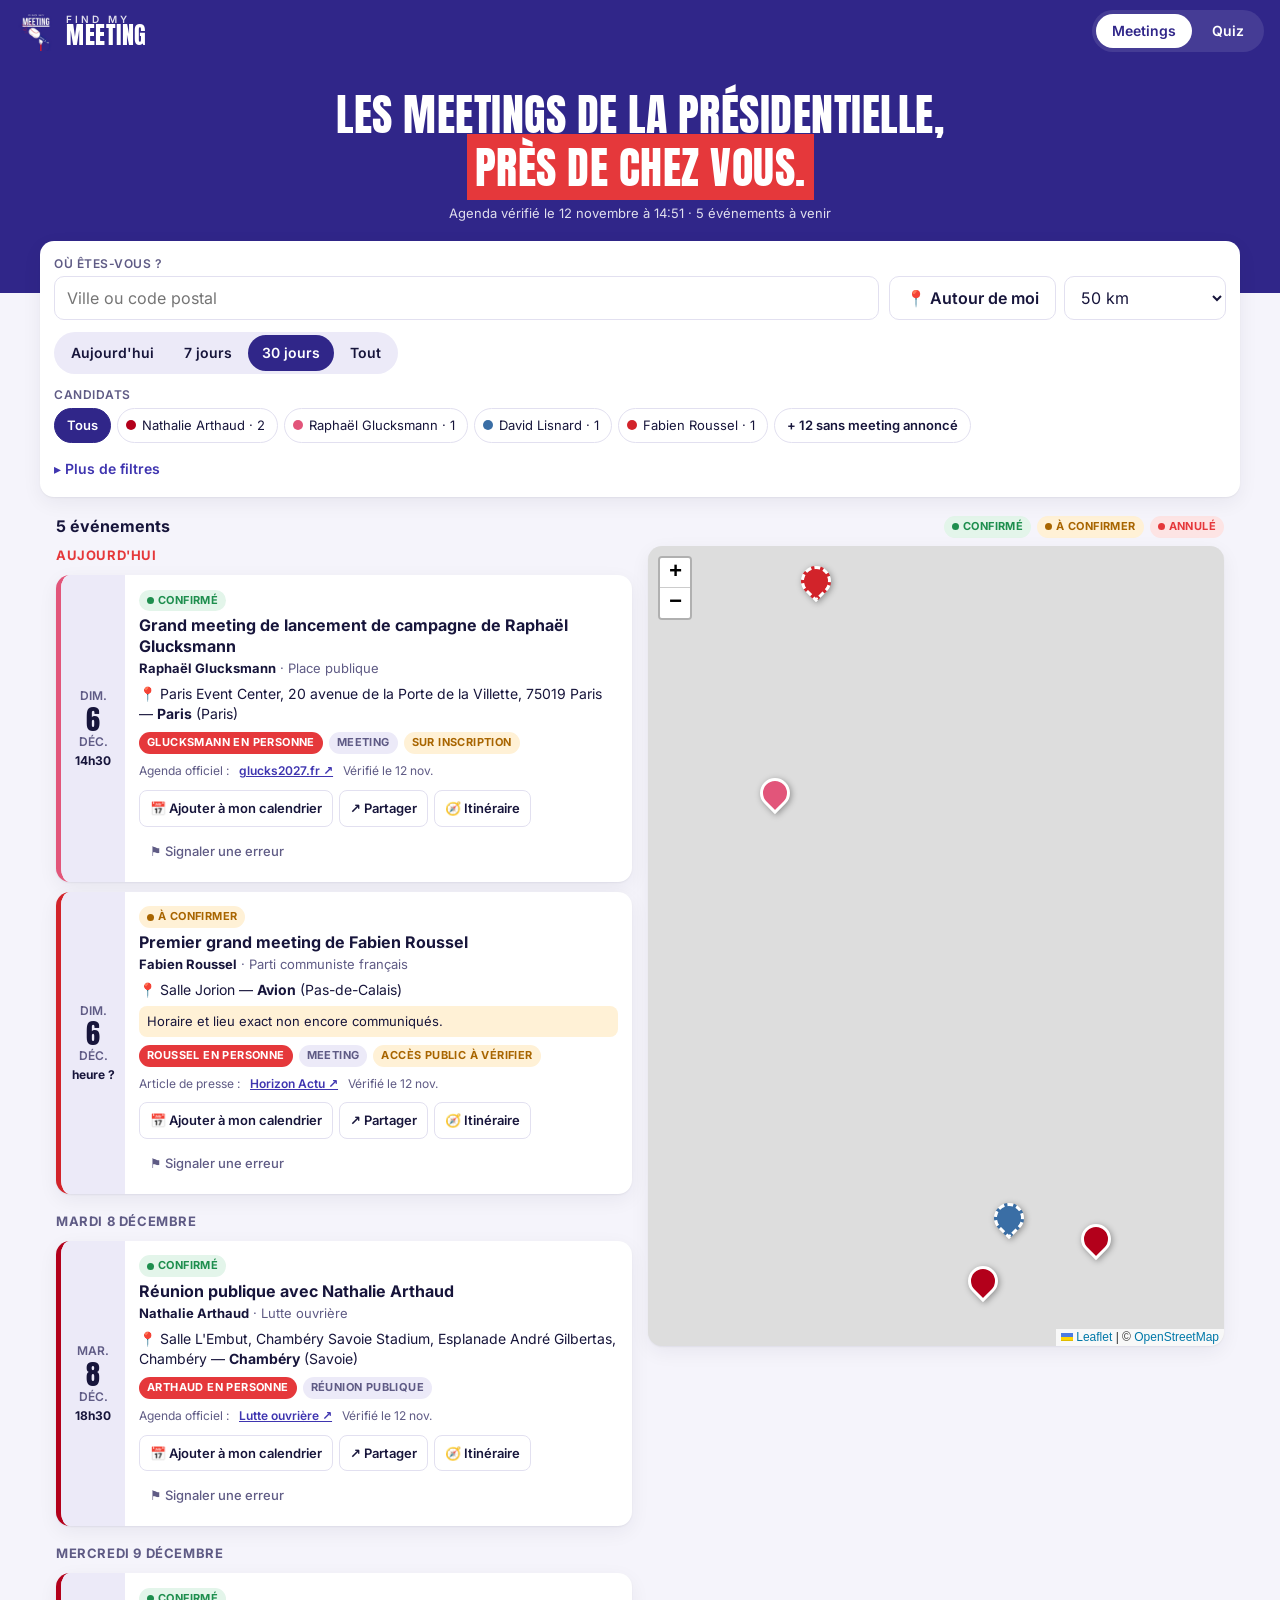
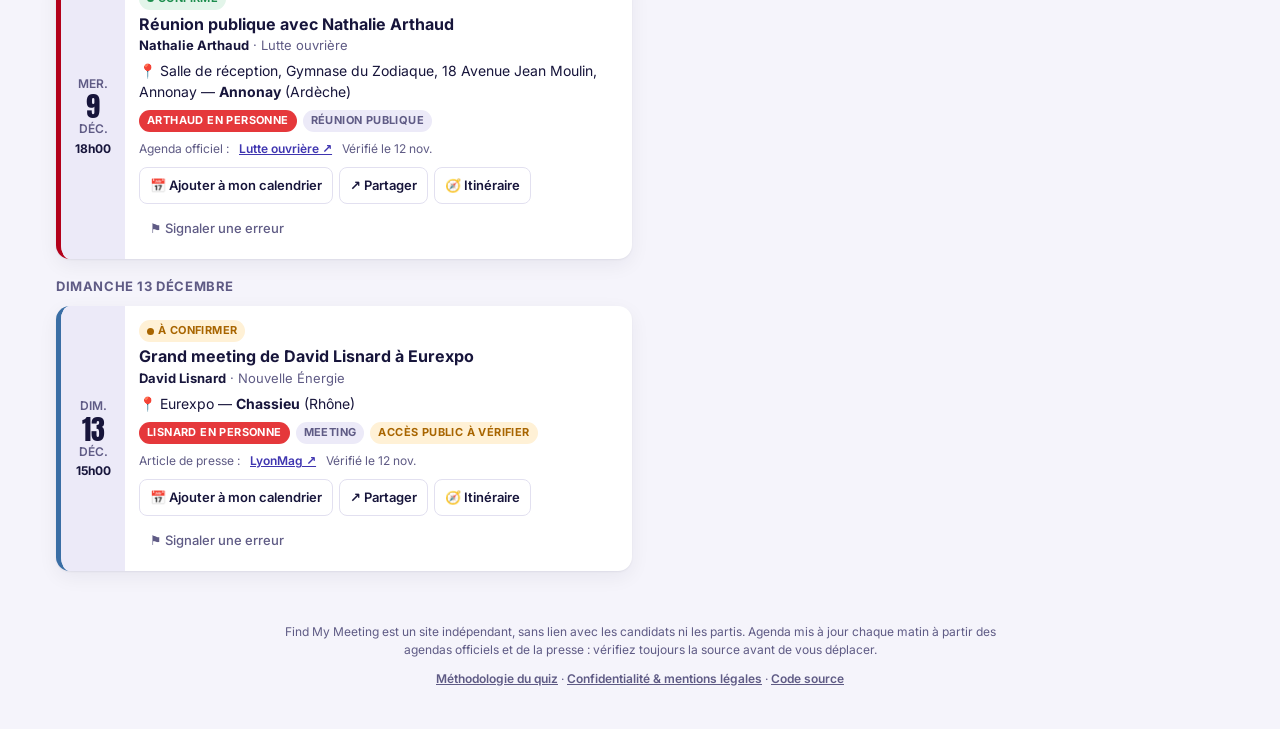
==== site/index.html @ d93563d8 "Active les statistiques Umami Co-Authored-By: Claude Opus 5.5 <noreply@anthropic.com>" ====
<!doctype html>
<html lang="fr">
<head>
  <meta charset="utf-8">
  <meta name="viewport" content="width=device-width, initial-scale=1, viewport-fit=cover">
  <title>Find My Meeting — Les meetings de la présidentielle 2027 près de chez vous</title>
  <meta name="description" content="Trouvez en quelques secondes les meetings et réunions publiques de la présidentielle 2027 près de chez vous, avec leurs sources officielles. Et testez vos proximités politiques avec le quiz.">
  <link rel="canonical" href="https://julio06200.github.io/find-my-meeting/">
  <meta name="robots" content="index, follow">
  <meta name="theme-color" content="#302689">

  <!-- Aperçus de partage (WhatsApp, Facebook, LinkedIn, X) -->
  <meta property="og:type" content="website">
  <meta property="og:site_name" content="Find My Meeting">
  <meta property="og:locale" content="fr_FR">
  <meta property="og:title" content="Find My Meeting — les meetings de la présidentielle près de chez vous">
  <meta property="og:description" content="Carte des meetings et réunions publiques de la présidentielle 2027, avec sources officielles. Quiz de proximité politique gratuit et anonyme.">
  <meta property="og:url" content="https://julio06200.github.io/find-my-meeting/">
  <meta property="og:image" content="https://julio06200.github.io/find-my-meeting/assets/og-image.png">
  <meta property="og:image:width" content="1200">
  <meta property="og:image:height" content="630">
  <meta property="og:image:alt" content="Find My Meeting : les meetings de la présidentielle près de chez vous">
  <meta name="twitter:card" content="summary_large_image">
  <meta name="twitter:title" content="Find My Meeting — les meetings de la présidentielle près de chez vous">
  <meta name="twitter:description" content="Carte des meetings de la présidentielle 2027 avec sources officielles, et quiz de proximité politique.">
  <meta name="twitter:image" content="https://julio06200.github.io/find-my-meeting/assets/og-image.png">

  <link rel="icon" href="favicon.ico" sizes="48x48">
  <link rel="icon" type="image/png" sizes="32x32" href="assets/favicon-32.png">
  <link rel="apple-touch-icon" href="assets/apple-touch-icon.png">
  <link rel="manifest" href="manifest.webmanifest">

  <link rel="preload" href="assets/fonts/anton-latin.woff2" as="font" type="font/woff2" crossorigin>
  <link rel="preload" href="assets/fonts/inter-latin.woff2" as="font" type="font/woff2" crossorigin>
  <link rel="preconnect" href="https://tile.openstreetmap.org">
  <link rel="stylesheet" href="vendor/leaflet/leaflet.min.css">
  <link rel="stylesheet" href="styles.css?v=3">

  <script type="application/ld+json">
  {"@context":"https://schema.org","@type":"WebSite","name":"Find My Meeting","url":"https://julio06200.github.io/find-my-meeting/","inLanguage":"fr-FR","description":"Les meetings et réunions publiques de la présidentielle 2027 près de chez vous."}
  </script>
  <script src="config.js?v=2"></script>
  <script src="analytics.js?v=1" defer></script>
</head>
<body>
  <a class="skip" href="#list">Aller aux meetings</a>
  <header class="topbar">
    <a class="brand" href="#meetings" aria-label="Find My Meeting — accueil">
      <img src="assets/logo-96.png" alt="" width="40" height="40">
      <span class="brand-text"><small>Find my</small>Meeting</span>
    </a>
    <nav class="tabs" aria-label="Sections">
      <a href="#meetings" data-tab="meetings">Meetings</a>
      <a href="#quiz" data-tab="quiz">Quiz</a>
    </nav>
  </header>

  <!-- ====================== MEETINGS ====================== -->
  <main id="view-meetings" class="view">
    <section class="hero">
      <h1>Les meetings de la présidentielle,<br><span>près de chez vous.</span></h1>
      <p class="updated" id="updated"></p>
    </section>

    <section class="filters" aria-label="Rechercher un meeting">
      <div class="f-row f-where">
        <div class="field grow">
          <label for="city">Où êtes-vous ?</label>
          <div class="combo">
            <input id="city" type="search" inputmode="search" enterkeyhint="search" placeholder="Ville ou code postal" autocomplete="off" role="combobox" aria-autocomplete="list" aria-controls="city-suggest" aria-expanded="false">
            <ul id="city-suggest" class="suggest" role="listbox" hidden></ul>
          </div>
        </div>
        <div class="f-inline">
          <button id="locate" class="btn ghost" type="button">📍 Autour de moi</button>
          <label class="sr" for="radius">Rayon</label>
          <select id="radius" aria-label="Rayon de recherche">
            <option value="10">10 km</option>
            <option value="25">25 km</option>
            <option value="50" selected>50 km</option>
            <option value="100">100 km</option>
            <option value="200">200 km</option>
            <option value="0">Toute la France</option>
          </select>
        </div>
      </div>

      <div class="f-row">
        <div class="seg-chips" id="period" role="radiogroup" aria-label="Période">
          <button type="button" role="radio" data-v="1">Aujourd'hui</button>
          <button type="button" role="radio" data-v="7">7 jours</button>
          <button type="button" role="radio" data-v="30">30 jours</button>
          <button type="button" role="radio" data-v="0">Tout</button>
        </div>
      </div>

      <div class="f-row">
        <div class="field grow">
          <span class="label" id="chips-label">Candidats</span>
          <div id="chips" class="chips" role="group" aria-labelledby="chips-label"></div>
        </div>
      </div>

      <details class="more" id="more-filters">
        <summary>Plus de filtres</summary>
        <div class="f-row">
          <div class="field">
            <label for="region">Région</label>
            <select id="region"><option value="">Toutes les régions</option></select>
          </div>
          <label class="switch"><input type="checkbox" id="only-candidate"><span></span>Candidat·e présent·e</label>
          <label class="switch"><input type="checkbox" id="only-confirmed"><span></span>Confirmés uniquement</label>
          <button type="button" class="btn ghost small" id="reset">Réinitialiser</button>
        </div>
      </details>
    </section>

    <div id="shared-meeting"></div>

    <div class="results-head">
      <p id="count" aria-live="polite"></p>
      <p class="legend"><span class="st st-confirme">Confirmé</span><span class="st st-a_confirmer">À confirmer</span><span class="st st-annule">Annulé</span></p>
    </div>

    <section class="results" data-mode="list">
      <div id="list" class="list"></div>
      <div class="map-wrap"><div id="map" role="region" aria-label="Carte des meetings"></div></div>
    </section>
    <button type="button" class="fab" id="fab" aria-label="Afficher la carte">🗺️ Carte</button>
  </main>

  <!-- ====================== QUIZ ====================== -->
  <main id="view-quiz" class="view" hidden>
    <section id="quiz-intro" class="quiz-card center">
      <h1>Vos proximités politiques</h1>
      <p>13 questions, 2 minutes. On compare vos réponses aux positions publiques des candidats et on vous montre de qui vous êtes le plus proche — puis leurs meetings près de chez vous.</p>
      <ul class="promises">
        <li>🔒 Vos réponses et votre résultat restent sur votre appareil : rien n'est envoyé.</li>
        <li>⚖️ Une mesure de proximité, pas une consigne de vote.</li>
      </ul>
      <button class="btn primary big" id="quiz-start" type="button">Commencer le quiz</button>
      <p class="fine"><a href="#methodologie" class="link">Comment le score est-il calculé ?</a></p>
    </section>

    <section id="quiz-q" class="quiz-card" hidden>
      <div class="progress" role="progressbar" aria-valuemin="0" aria-valuemax="100"><span id="quiz-bar"></span></div>
      <p class="q-meta"><span id="q-num"></span> · <span id="q-theme"></span></p>
      <h2 id="q-text" tabindex="-1"></h2>
      <div class="answers" id="answers">
        <button type="button" data-v="2">Tout à fait d'accord</button>
        <button type="button" data-v="1">Plutôt d'accord</button>
        <button type="button" data-v="-1">Plutôt pas d'accord</button>
        <button type="button" data-v="-2">Pas du tout d'accord</button>
        <button type="button" data-v="skip" class="neutral">Sans avis / je passe</button>
      </div>
      <div class="q-foot">
        <button type="button" class="btn ghost" id="q-back">← Retour</button>
        <label class="switch"><input type="checkbox" id="q-important"><span></span>Sujet important pour moi</label>
      </div>
    </section>

    <section id="quiz-result" hidden>
      <div class="quiz-card">
        <h1 id="result-title">Vos proximités politiques</h1>
        <p class="neutral-note">Ce résultat mesure la proximité entre vos réponses et les positions publiques des candidats. <b>Ce n'est pas une recommandation de vote.</b> <a href="#methodologie" class="link">Méthodologie</a></p>
        <p class="fine" id="result-note"></p>
        <ol id="top3" class="top3"></ol>
        <div class="result-actions">
          <button class="btn primary" id="share-results" type="button">Partager mes résultats</button>
          <button class="btn ghost" id="quiz-restart" type="button">Refaire le quiz</button>
        </div>
        <details class="all-cands">
          <summary>Voir tous les candidats</summary>
          <ol id="ranking" class="ranking"></ol>
        </details>
        <div class="privacy-box">
          <label class="switch"><input type="checkbox" id="remember"><span></span>Garder mes réponses sur cet appareil</label>
          <button type="button" class="btn ghost small" id="forget">Effacer mes réponses</button>
          <p class="fine">Par défaut, vos réponses sont effacées à la fermeture de la page. Elles ne quittent jamais votre appareil.</p>
        </div>
      </div>
      <div class="quiz-card">
        <h2 class="h2">Leurs meetings près de chez vous</h2>
        <div id="result-where" class="result-where"></div>
        <div id="result-meetings"></div>
      </div>
    </section>

    <section id="quiz-shared" hidden>
      <div class="quiz-card center">
        <p class="kicker">Résultat partagé</p>
        <h1>Ses proximités politiques</h1>
        <ol id="shared-top3" class="top3 compact"></ol>
        <p class="neutral-note">Proximité idéologique calculée par le quiz Find My Meeting, pas une consigne de vote. Les réponses individuelles ne sont jamais partagées.</p>
        <button class="btn primary big" id="shared-start" type="button">Faire le quiz moi aussi</button>
      </div>
    </section>
  </main>

  <!-- ====================== MÉTHODOLOGIE ====================== -->
  <main id="view-methodologie" class="view" hidden>
    <article class="quiz-card prose">
      <h1>Méthodologie du quiz</h1>
      <div id="method-body"></div>
      <p><a href="#quiz" class="btn primary">Faire le quiz</a></p>
    </article>
  </main>

  <!-- Partage des résultats -->
  <dialog id="share-dialog" aria-labelledby="share-title">
    <form method="dialog" class="dlg">
      <div class="dlg-head">
        <h2 id="share-title">Partager mes résultats</h2>
        <button class="x" value="close" aria-label="Fermer">✕</button>
      </div>
      <p class="fine">Vous choisissez ce qui est rendu public. <b>Vos réponses aux questions ne sont jamais partagées.</b></p>
      <fieldset class="consent">
        <legend class="sr">Contenu partagé</legend>
        <label class="check"><input type="checkbox" id="sh-names" checked> Mes 3 candidats les plus proches</label>
        <label class="check"><input type="checkbox" id="sh-pct"> Afficher les pourcentages</label>
        <div class="seg-chips" id="sh-format" role="radiogroup" aria-label="Format de l'image">
          <button type="button" role="radio" data-v="story" aria-checked="true">Story 9:16</button>
          <button type="button" role="radio" data-v="square" aria-checked="false">Carré</button>
        </div>
      </fieldset>
      <div class="preview"><canvas id="share-canvas" width="1080" height="1920" aria-label="Aperçu de l'image partagée"></canvas></div>
      <div class="share-grid">
        <button type="button" class="btn primary" id="sh-native">Partager l'image</button>
        <button type="button" class="btn ghost" id="sh-download">Télécharger l'image</button>
        <button type="button" class="btn ghost" id="sh-copy">Copier le lien</button>
        <a class="btn ghost" id="sh-wa" target="_blank" rel="noopener">WhatsApp</a>
        <a class="btn ghost" id="sh-x" target="_blank" rel="noopener">X</a>
        <a class="btn ghost" id="sh-li" target="_blank" rel="noopener">LinkedIn</a>
      </div>
      <p class="fine" id="sh-msg" aria-live="polite"></p>
    </form>
  </dialog>

  <div id="toast" class="toast" role="status" hidden></div>

  <footer class="foot">
    <p>Find My Meeting est un site indépendant, sans lien avec les candidats ni les partis. Agenda mis à jour chaque matin à partir des agendas officiels et de la presse : vérifiez toujours la source avant de vous déplacer.</p>
    <p><a href="#methodologie">Méthodologie du quiz</a> · <a href="confidentialite.html">Confidentialité &amp; mentions légales</a> · <a href="https://github.com/Julio06200/find-my-meeting" rel="noopener">Code source</a></p>
  </footer>

  <script src="vendor/leaflet/leaflet.min.js" defer></script>
  <script src="data/bundle.js" defer></script>
  <script src="app.js?v=5" defer></script>
</body>
</html>
---- site/styles.css ----
/* Polices hébergées sur le site (pas d'appel à Google : RGPD + rapidité) */
@font-face { font-family: Anton; src: url(assets/fonts/anton-latin.woff2) format("woff2"); font-weight: 400; font-display: swap; }
@font-face { font-family: Inter; src: url(assets/fonts/inter-latin.woff2) format("woff2"); font-weight: 100 900; font-display: swap; }

:root {
  --indigo: #302689;
  --indigo-2: #3F35B0;
  --red: #E5383B;
  --red-2: #C42528;
  --green: #1E8E4E;
  --amber: #A86500;
  --bg: #F5F4FB;
  --surface: #FFFFFF;
  --text: #17153B;
  --muted: #5F5B85;
  --line: #E2E0F0;
  --chip: #ECEAF8;
  --ok-bg: #E3F5EA;
  --warn-bg: #FFF1D6;
  --ko-bg: #FDE4E4;
  --shadow: 0 1px 2px rgba(23,21,59,.06), 0 6px 20px rgba(23,21,59,.06);
  --radius: 14px;
  color-scheme: light;
}
@media (prefers-color-scheme: dark) {
  :root:not([data-theme="light"]) {
    --bg: #0F0D2A; --surface: #1A1742; --text: #F1F0FF; --muted: #A9A5D6;
    --line: #2E2A63; --chip: #262259; --shadow: 0 1px 2px rgba(0,0,0,.3);
    --ok-bg: #12382A; --warn-bg: #3A2C0E; --ko-bg: #3F1820; --green: #5FD394; --amber: #F2B54B;
    color-scheme: dark;
  }
}
:root[data-theme="dark"] {
  --bg: #0F0D2A; --surface: #1A1742; --text: #F1F0FF; --muted: #A9A5D6;
  --line: #2E2A63; --chip: #262259; --shadow: 0 1px 2px rgba(0,0,0,.3);
  --ok-bg: #12382A; --warn-bg: #3A2C0E; --ko-bg: #3F1820; --green: #5FD394; --amber: #F2B54B;
  color-scheme: dark;
}

* { box-sizing: border-box; }
html, body { margin: 0; }
html { -webkit-text-size-adjust: 100%; }
body {
  font-family: Inter, system-ui, -apple-system, "Segoe UI", sans-serif;
  background: var(--bg); color: var(--text);
  line-height: 1.45; -webkit-font-smoothing: antialiased;
}
a { color: inherit; }
.link { color: var(--indigo-2); font-weight: 600; }
button, input, select { font: inherit; color: inherit; }
[hidden] { display: none !important; }
.sr { position: absolute; width: 1px; height: 1px; overflow: hidden; clip: rect(0 0 0 0); white-space: nowrap; }
.skip { position: absolute; left: -999px; top: 8px; background: #fff; color: var(--indigo); padding: 8px 12px; border-radius: 8px; z-index: 2000; }
.skip:focus { left: 8px; }
:focus-visible { outline: 2px solid var(--indigo-2); outline-offset: 2px; }

/* ---------- top bar ---------- */
.topbar {
  position: sticky; top: 0; z-index: 1000;
  display: flex; align-items: center; justify-content: space-between; gap: 12px;
  padding: 10px max(16px, env(safe-area-inset-left)); background: var(--indigo); color: #fff;
}
.brand { display: flex; align-items: center; gap: 10px; text-decoration: none; }
.brand img { border-radius: 8px; }
.brand-text { font-family: Anton, Impact, sans-serif; font-size: 24px; letter-spacing: .5px; text-transform: uppercase; line-height: .95; display: flex; flex-direction: column; }
.brand-text small { font-family: Inter, sans-serif; font-size: 10px; letter-spacing: 3px; font-weight: 600; opacity: .85; }
.tabs { display: flex; gap: 4px; background: rgba(255,255,255,.1); padding: 4px; border-radius: 999px; }
.tabs a { text-decoration: none; padding: 7px 16px; border-radius: 999px; font-weight: 600; font-size: 14px; }
.tabs a.on { background: #fff; color: var(--indigo); }

/* ---------- hero ---------- */
.hero { background: var(--indigo); color: #fff; padding: 18px 16px 70px; text-align: center; }
.hero h1 { font-family: Anton, Impact, sans-serif; font-weight: 400; text-transform: uppercase; font-size: clamp(26px, 5vw, 44px); line-height: 1.2; margin: 8px 0; letter-spacing: .5px; }
.hero h1 span { color: #fff; background: var(--red); padding: 0 8px; box-decoration-break: clone; -webkit-box-decoration-break: clone; }
.updated { opacity: .85; font-size: 13px; margin: 10px 0 0; }

/* ---------- filters ---------- */
.filters {
  max-width: 1200px; margin: -52px auto 0; position: relative; z-index: 500;
  background: var(--surface); border-radius: var(--radius); box-shadow: var(--shadow);
  padding: 14px; display: grid; grid-template-columns: minmax(0, 1fr); gap: 12px; margin-inline: max(16px, calc((100% - 1200px) / 2));
}
.filters > * { min-width: 0; }
.f-row { display: flex; flex-wrap: wrap; gap: 10px; align-items: flex-end; }
.f-inline { display: flex; gap: 8px; flex-wrap: wrap; }
.f-inline select { width: auto; min-width: 110px; flex: 1 1 110px; }
.field { display: flex; flex-direction: column; gap: 4px; min-width: 140px; }
.field.grow { flex: 1 1 260px; min-width: 0; }
.field label, .label { font-size: 12px; font-weight: 600; color: var(--muted); text-transform: uppercase; letter-spacing: .5px; }
input[type=text], input[type=search], select {
  height: 44px; border: 1px solid var(--line); border-radius: 10px; padding: 0 12px; background: var(--surface); width: 100%;
  font-size: 16px; /* évite le zoom automatique sur iPhone */
}
input[type=search]::-webkit-search-cancel-button { cursor: pointer; }
.combo { position: relative; }
.suggest { position: absolute; left: 0; right: 0; top: 48px; margin: 0; padding: 4px; list-style: none; background: var(--surface); border: 1px solid var(--line); border-radius: 10px; box-shadow: var(--shadow); z-index: 20; }
.suggest li { padding: 11px 10px; border-radius: 8px; cursor: pointer; display: flex; justify-content: space-between; gap: 8px; }
.suggest li small { color: var(--muted); }
.suggest li:hover, .suggest li.active { background: var(--chip); }

.btn { height: 44px; padding: 0 16px; border-radius: 10px; border: 1px solid var(--line); background: var(--surface); cursor: pointer; font-weight: 600; white-space: nowrap; display: inline-flex; align-items: center; justify-content: center; gap: 6px; text-decoration: none; }
.btn.small { height: 36px; padding: 0 12px; font-size: 14px; }
.btn.ghost:hover { background: var(--chip); }
.btn.primary { background: var(--red); border-color: var(--red); color: #fff; }
.btn.primary:hover { background: var(--red-2); }
.btn.big { height: 52px; padding: 0 28px; font-size: 17px; border-radius: 999px; }

.switch { display: inline-flex; align-items: center; gap: 8px; font-size: 14px; font-weight: 500; cursor: pointer; min-height: 44px; user-select: none; position: relative; }
.switch input { position: absolute; opacity: 0; }
.switch span { width: 38px; height: 22px; background: var(--line); border-radius: 999px; position: relative; transition: .2s; flex: none; }
.switch span::after { content: ""; position: absolute; top: 3px; left: 3px; width: 16px; height: 16px; background: #fff; border-radius: 50%; transition: .2s; box-shadow: 0 1px 2px rgba(0,0,0,.2); }
.switch input:checked + span { background: var(--red); }
.switch input:checked + span::after { left: 19px; }
.switch input:focus-visible + span { outline: 2px solid var(--indigo-2); outline-offset: 2px; }

.seg-chips { display: inline-flex; background: var(--chip); border-radius: 999px; padding: 3px; gap: 2px; max-width: 100%; overflow-x: auto; }
.seg-chips button { border: 0; background: none; padding: 8px 14px; border-radius: 999px; font-weight: 600; font-size: 14px; cursor: pointer; white-space: nowrap; }
.seg-chips button[aria-checked="true"] { background: var(--indigo); color: #fff; }

.chips { display: flex; flex-wrap: wrap; gap: 6px; }
.chip { border: 1px solid var(--line); background: var(--surface); border-radius: 999px; padding: 7px 12px 7px 8px; font-size: 13px; cursor: pointer; display: inline-flex; align-items: center; gap: 6px; white-space: nowrap; }
.chip i { width: 10px; height: 10px; border-radius: 50%; display: inline-block; flex: none; }
.chip.on { background: var(--indigo); color: #fff; border-color: var(--indigo); }
.chip.all { font-weight: 600; padding-left: 12px; }

.more summary { cursor: pointer; font-weight: 600; font-size: 14px; color: var(--indigo-2); list-style: none; padding: 4px 0; }
.more summary::-webkit-details-marker { display: none; }
.more summary::before { content: "▸ "; }
.more[open] summary::before { content: "▾ "; }
.more .f-row { margin-top: 8px; align-items: center; }

/* ---------- results ---------- */
.results-head { max-width: 1200px; margin: 18px auto 8px; padding: 0 16px; display: flex; align-items: center; justify-content: space-between; gap: 12px; flex-wrap: wrap; }
#count { margin: 0; font-weight: 700; }
.legend { margin: 0; display: flex; gap: 6px; flex-wrap: wrap; }

.results { max-width: 1200px; margin: 0 auto 30px; padding: 0 16px; display: grid; grid-template-columns: minmax(0, 1fr) minmax(0, 1fr); gap: 16px; align-items: start; }
.map-wrap { position: sticky; top: 76px; }
#map { height: calc(100vh - 100px); min-height: 420px; border-radius: var(--radius); box-shadow: var(--shadow); z-index: 1; }

.list { display: grid; gap: 10px; }
.day { margin: 8px 0 0; font-size: 13px; font-weight: 700; text-transform: uppercase; letter-spacing: .6px; color: var(--muted); }
.day:first-child { margin-top: 0; }
.day b { color: var(--red); }

.card { background: var(--surface); border-radius: var(--radius); box-shadow: var(--shadow); display: grid; grid-template-columns: 64px 1fr; overflow: hidden; border-left: 5px solid var(--c, var(--indigo)); }
.card.hl { outline: 3px solid var(--c, var(--indigo)); }
.card.cancelled { opacity: .75; }
.card.cancelled h3 { text-decoration: line-through; }
.date { background: var(--chip); display: flex; flex-direction: column; align-items: center; justify-content: center; padding: 10px 4px; text-align: center; border: 0; cursor: pointer; color: inherit; }
.date b { font-family: Anton, Impact, sans-serif; font-weight: 400; font-size: 28px; line-height: 1; }
.date span { font-size: 12px; text-transform: uppercase; font-weight: 600; color: var(--muted); }
.date em { font-style: normal; font-size: 12px; font-weight: 700; margin-top: 2px; }
.body { padding: 12px 14px; min-width: 0; }
.body h3 { margin: 4px 0 2px; font-size: 16px; line-height: 1.3; overflow-wrap: anywhere; }
.who { font-size: 13px; color: var(--muted); margin: 0 0 6px; }
.who b { color: var(--text); }
.where { font-size: 14px; margin: 0; overflow-wrap: anywhere; }
.speakers { font-size: 13px; color: var(--muted); margin: 4px 0 0; }
.note { font-size: 13px; margin: 6px 0 0; padding: 6px 8px; border-radius: 8px; background: var(--warn-bg); }
.card.cancelled .note { background: var(--ko-bg); }
.changes { font-size: 12px; color: var(--muted); margin: 4px 0 0; }
.badges { display: flex; flex-wrap: wrap; gap: 6px; margin-top: 8px; }
.badge { font-size: 11px; font-weight: 700; text-transform: uppercase; letter-spacing: .4px; padding: 3px 8px; border-radius: 999px; background: var(--chip); color: var(--muted); }
.badge.red { background: var(--red); color: #fff; }
.badge.warn { background: var(--warn-bg); color: var(--amber); }
.badge.dist { background: var(--indigo); color: #fff; }
.st { font-size: 11px; font-weight: 700; text-transform: uppercase; letter-spacing: .4px; padding: 3px 8px; border-radius: 999px; display: inline-flex; align-items: center; gap: 4px; }
.st::before { content: ""; width: 7px; height: 7px; border-radius: 50%; background: currentColor; }
.st-confirme { background: var(--ok-bg); color: var(--green); }
.st-a_confirmer { background: var(--warn-bg); color: var(--amber); }
.st-annule { background: var(--ko-bg); color: var(--red); }
.source { font-size: 12px; color: var(--muted); margin: 8px 0 0; display: flex; flex-wrap: wrap; gap: 4px 10px; }
.source a { color: var(--indigo-2); font-weight: 600; }
.actions { display: flex; flex-wrap: wrap; gap: 6px; margin-top: 10px; }
.actions a, .actions button { font-size: 13px; font-weight: 600; text-decoration: none; padding: 8px 10px; min-height: 36px; border-radius: 8px; border: 1px solid var(--line); background: none; cursor: pointer; display: inline-flex; align-items: center; gap: 4px; }
.actions a:hover, .actions button:hover { background: var(--chip); }
.actions .report { border-color: transparent; color: var(--muted); font-weight: 500; }

.empty { background: var(--surface); border-radius: var(--radius); padding: 28px 20px; text-align: center; color: var(--muted); box-shadow: var(--shadow); }
.empty b { color: var(--text); display: block; margin-bottom: 4px; font-size: 17px; }
.shared-box { max-width: 1200px; margin: 16px auto 0; padding: 0 16px; }
.shared-box .kicker { margin: 0 0 6px; }

.pin { width: 30px; height: 30px; border-radius: 50% 50% 50% 0; transform: rotate(-45deg); border: 3px solid #fff; box-shadow: 0 2px 6px rgba(0,0,0,.35); background: var(--c); }
.pin.dashed { border-style: dashed; }
.pin.off { background: #9a98b0; }
.me-pin { width: 18px; height: 18px; border-radius: 50%; background: var(--red); border: 3px solid #fff; box-shadow: 0 0 0 6px rgba(229,56,59,.25); }
.leaflet-popup-content { font-family: Inter, sans-serif; font-size: 13px; margin: 12px 14px; }
.leaflet-popup-content b { font-size: 14px; }
.leaflet-popup-content .st { margin: 2px 0; }

.fab { display: none; }

/* ---------- quiz ---------- */
#view-quiz, #view-methodologie { padding: 24px 16px 40px; }
.quiz-card { max-width: 720px; margin: 0 auto 16px; background: var(--surface); border-radius: var(--radius); box-shadow: var(--shadow); padding: 28px 24px; }
.quiz-card h1 { font-family: Anton, Impact, sans-serif; font-weight: 400; text-transform: uppercase; font-size: clamp(28px, 6vw, 40px); margin: 0 0 10px; color: var(--indigo); line-height: 1.05; }
.h2 { font-size: 18px; margin: 0 0 10px; }
:root[data-theme="dark"] .quiz-card h1 { color: #fff; }
@media (prefers-color-scheme: dark) { :root:not([data-theme="light"]) .quiz-card h1 { color: #fff; } }
.center { text-align: center; }
.kicker { font-size: 12px; font-weight: 700; text-transform: uppercase; letter-spacing: 1px; color: var(--red); }
.fine { font-size: 12px; color: var(--muted); margin-top: 14px; }
.promises { list-style: none; padding: 0; margin: 16px auto 22px; display: grid; gap: 6px; font-size: 14px; max-width: 460px; text-align: left; }
.neutral-note { font-size: 14px; background: var(--chip); border-radius: 10px; padding: 10px 12px; margin: 8px 0; }
.progress { height: 6px; background: var(--chip); border-radius: 999px; overflow: hidden; margin-bottom: 18px; }
.progress span { display: block; height: 100%; background: var(--red); width: 0; transition: width .25s; }
.q-meta { font-size: 13px; color: var(--muted); font-weight: 600; text-transform: uppercase; letter-spacing: .5px; margin: 0; }
#q-text { font-size: clamp(20px, 4vw, 26px); line-height: 1.3; margin: 8px 0 20px; outline: none; }
.answers { display: grid; gap: 8px; }
.answers button { text-align: left; padding: 15px 16px; border-radius: 12px; border: 1px solid var(--line); background: var(--surface); cursor: pointer; font-weight: 600; font-size: 16px; }
.answers button:hover { border-color: var(--indigo-2); background: var(--chip); }
.answers button.on { background: var(--indigo); color: #fff; border-color: var(--indigo); }
.answers button.neutral { font-weight: 500; color: var(--muted); border-style: dashed; }
.q-foot { display: flex; justify-content: space-between; align-items: center; gap: 8px; margin-top: 14px; flex-wrap: wrap; }

.top3 { list-style: none; padding: 0; margin: 16px 0; display: grid; gap: 12px; }
.top3 > li { border: 2px solid var(--c); border-radius: 14px; padding: 14px; }
.t-head { display: flex; align-items: center; gap: 10px; }
.t-pos { font-family: Anton, Impact, sans-serif; font-size: 26px; width: 26px; color: var(--muted); }
.t-name { flex: 1; min-width: 0; }
.t-name b { display: block; font-size: 17px; }
.t-name small { color: var(--muted); }
.t-pct { font-family: Anton, Impact, sans-serif; font-size: 30px; line-height: 1; }
.bar { height: 8px; border-radius: 999px; background: var(--chip); margin-top: 8px; overflow: hidden; }
.bar span { display: block; height: 100%; background: var(--c); }
.topics { margin: 10px 0 0; display: grid; gap: 6px; font-size: 14px; }
.topics p { margin: 0; }
.tag { display: inline-block; font-size: 12px; font-weight: 600; padding: 2px 8px; border-radius: 999px; margin: 2px 2px 0 0; }
.tag.ok { background: var(--ok-bg); color: var(--green); }
.tag.ko { background: var(--ko-bg); color: var(--red); }
.explain { margin-top: 10px; font-size: 13px; }
.explain summary { cursor: pointer; font-weight: 600; color: var(--indigo-2); }
.explain table { width: 100%; border-collapse: collapse; margin-top: 8px; font-size: 13px; }
.explain th, .explain td { text-align: left; padding: 6px 4px; border-bottom: 1px solid var(--line); vertical-align: top; }
.explain th { font-size: 11px; text-transform: uppercase; color: var(--muted); }
.explain .src { margin-top: 8px; color: var(--muted); }
.result-actions { display: flex; gap: 8px; flex-wrap: wrap; margin: 6px 0 16px; }
.all-cands summary { cursor: pointer; font-weight: 600; color: var(--indigo-2); padding: 6px 0; }
.ranking { list-style: none; padding: 0; margin: 8px 0; display: grid; gap: 8px; }
.rank { display: grid; grid-template-columns: 26px 1fr 48px; align-items: center; gap: 8px; font-size: 14px; }
.rank small { color: var(--muted); }
.rank .bar { grid-column: 2 / 4; margin-top: 0; height: 6px; }
.rank-pct { font-weight: 700; text-align: right; }
.privacy-box { margin-top: 16px; border-top: 1px solid var(--line); padding-top: 12px; display: flex; flex-wrap: wrap; gap: 8px 16px; align-items: center; }
.privacy-box .fine { margin: 0; width: 100%; }
.result-where { display: flex; gap: 8px; flex-wrap: wrap; align-items: flex-end; margin: 0 0 10px; }
.mini { list-style: none; padding: 0; margin: 0 0 12px; display: grid; gap: 6px; }
.mini li { font-size: 13px; background: var(--chip); border-radius: 8px; padding: 9px 10px; display: flex; justify-content: space-between; gap: 8px; align-items: center; }
.mini a { font-weight: 600; white-space: nowrap; }
.mini-head { font-weight: 700; margin: 10px 0 6px; display: flex; align-items: center; gap: 6px; }
.mini-head i { width: 10px; height: 10px; border-radius: 50%; }
.top3.compact > li { text-align: left; }

.prose h2 { font-size: 18px; margin: 22px 0 6px; }
.prose p, .prose li { font-size: 15px; }
.prose code { background: var(--chip); padding: 1px 6px; border-radius: 6px; }
.prose table { border-collapse: collapse; font-size: 13px; width: 100%; }
.prose th, .prose td { border-bottom: 1px solid var(--line); padding: 6px 4px; text-align: left; }
.table-wrap { overflow-x: auto; }

/* ---------- dialog ---------- */
dialog { border: 0; border-radius: 16px; padding: 0; background: var(--surface); color: var(--text); width: min(560px, calc(100vw - 24px)); max-height: calc(100dvh - 24px); box-shadow: 0 20px 60px rgba(0,0,0,.35); }
dialog::backdrop { background: rgba(15,13,42,.6); }
.dlg { padding: 18px; display: grid; gap: 10px; }
.dlg-head { display: flex; justify-content: space-between; align-items: center; }
.dlg-head h2 { margin: 0; font-size: 18px; }
.x { border: 0; background: var(--chip); width: 36px; height: 36px; border-radius: 50%; cursor: pointer; font-size: 16px; }
.consent { border: 0; padding: 0; margin: 0; display: grid; gap: 8px; }
.check { display: flex; gap: 8px; align-items: center; font-size: 15px; min-height: 32px; }
.check input { width: 20px; height: 20px; accent-color: var(--red); }
.preview { background: var(--chip); border-radius: 12px; padding: 10px; display: flex; justify-content: center; }
.preview canvas { max-height: 38vh; max-width: 100%; height: auto; width: auto; border-radius: 8px; }
.share-grid { display: grid; grid-template-columns: repeat(3, 1fr); gap: 8px; }
.share-grid .btn { padding: 0 8px; font-size: 14px; }
.share-grid .btn.primary { grid-column: span 3; }
.dlg .fine { margin: 0; }

.toast { position: fixed; left: 50%; bottom: calc(24px + env(safe-area-inset-bottom)); transform: translateX(-50%); background: var(--text); color: var(--surface); padding: 10px 16px; border-radius: 999px; font-weight: 600; font-size: 14px; z-index: 3000; box-shadow: var(--shadow); }

.foot { text-align: center; font-size: 12px; color: var(--muted); padding: 10px 16px 30px; max-width: 760px; margin: 0 auto; }
.foot a { font-weight: 600; }

/* ---------- mobile ---------- */
@media (max-width: 860px) {
  .results { grid-template-columns: minmax(0, 1fr); }
  .results[data-mode="list"] .map-wrap { display: none; }
  .results[data-mode="map"] .list { display: none; }
  .map-wrap { position: static; }
  #map { height: calc(100dvh - 150px); min-height: 360px; }
  .brand-text { font-size: 20px; }
  .tabs a { padding: 7px 12px; }
  .hero { padding: 12px 16px 64px; }
  .hero h1 { font-size: 24px; }
  .f-inline { width: 100%; }
  .f-inline .btn { flex: 1 1 auto; }
  .field { flex: 1 1 140px; }
  /* candidats sur une ligne qui défile */
  .chips { flex-wrap: nowrap; overflow-x: auto; scrollbar-width: none; margin: 0 -14px; padding: 0 14px 2px; -webkit-overflow-scrolling: touch; }
  .chips::-webkit-scrollbar { display: none; }
  .legend { display: none; }
  .fab { display: inline-flex; position: fixed; z-index: 900; left: 50%; transform: translateX(-50%); bottom: calc(18px + env(safe-area-inset-bottom)); background: var(--text); color: var(--surface); border: 0; border-radius: 999px; padding: 12px 20px; font-weight: 700; font-size: 15px; box-shadow: 0 6px 20px rgba(0,0,0,.3); cursor: pointer; }
  .results { padding-bottom: 70px; }
  .quiz-card { padding: 22px 16px; }
  #view-quiz, #view-methodologie { padding: 14px 12px 30px; }
}
@media (max-width: 420px) {
  .brand-text { display: none; }
  .card { grid-template-columns: 54px 1fr; }
  .date b { font-size: 24px; }
  .share-grid { grid-template-columns: repeat(2, 1fr); }
  .share-grid .btn.primary { grid-column: span 2; }
}
@media (prefers-reduced-motion: reduce) { * { transition: none !important; } }
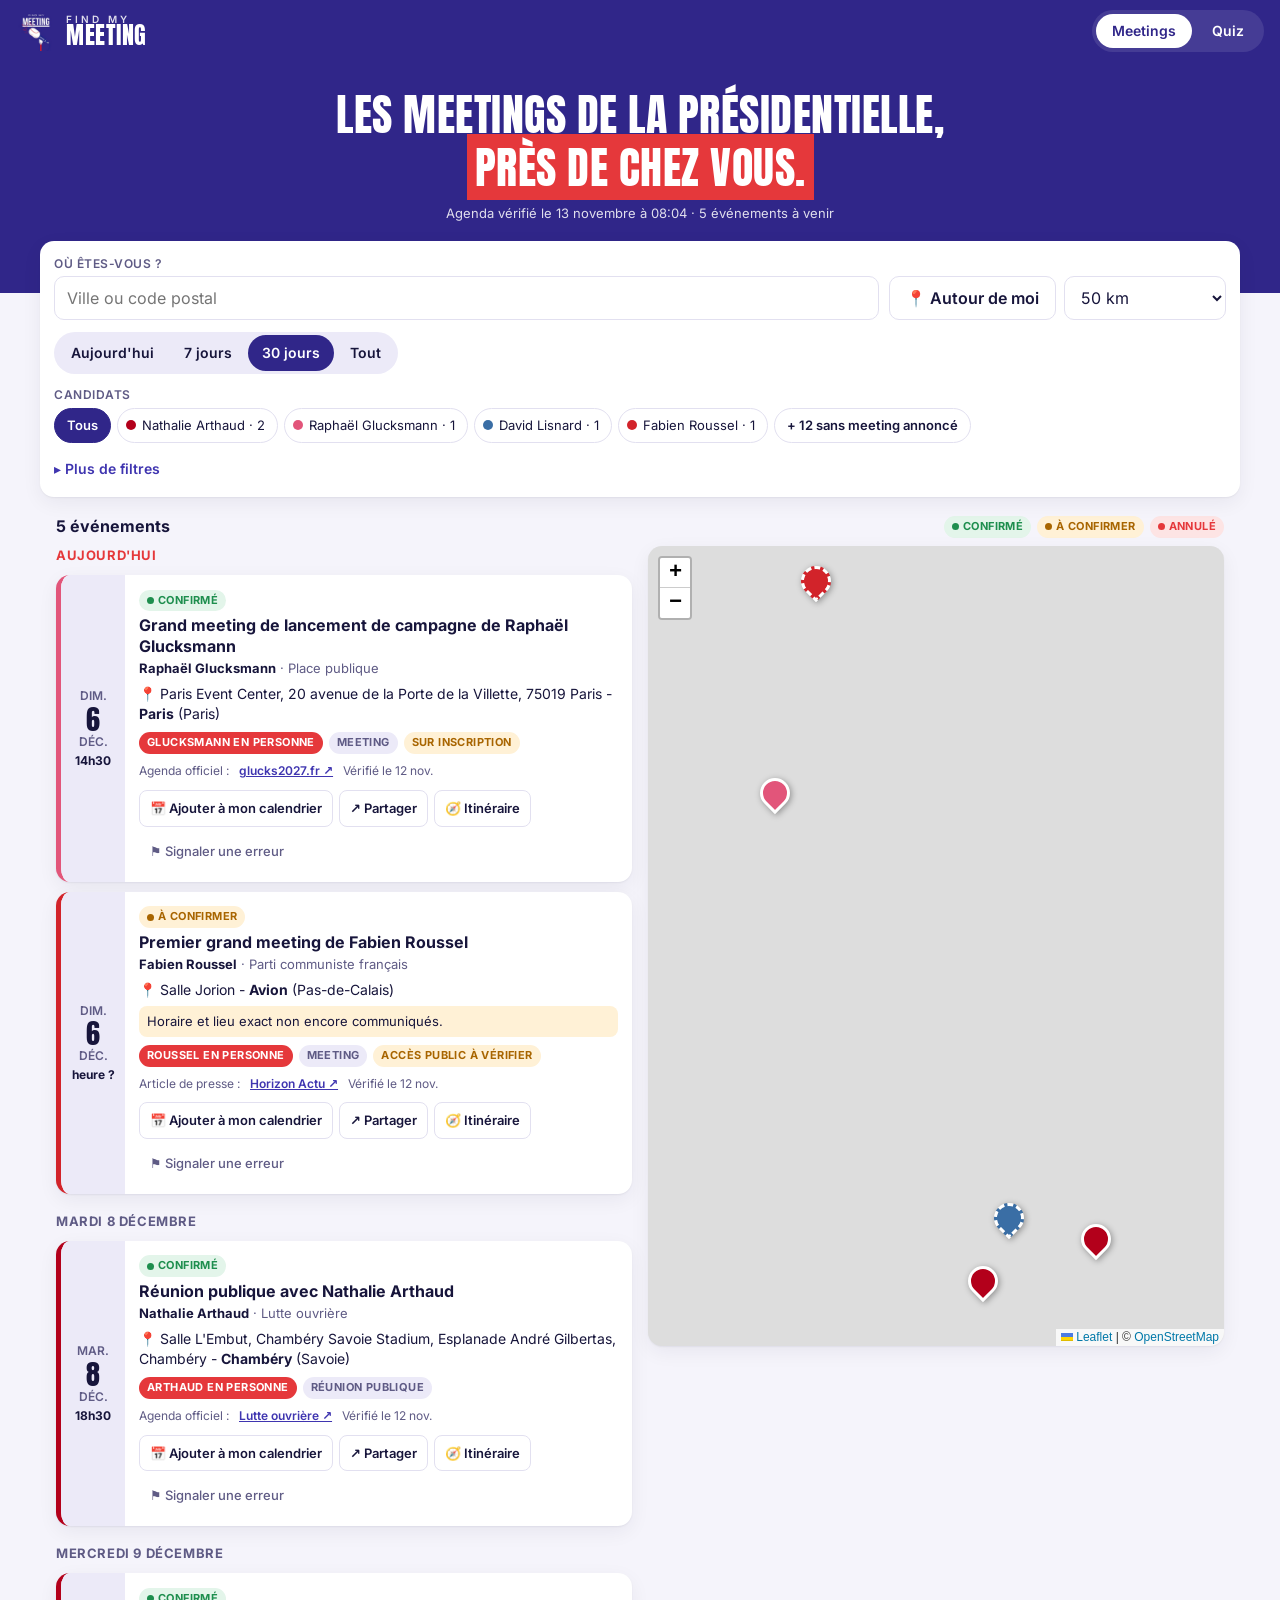
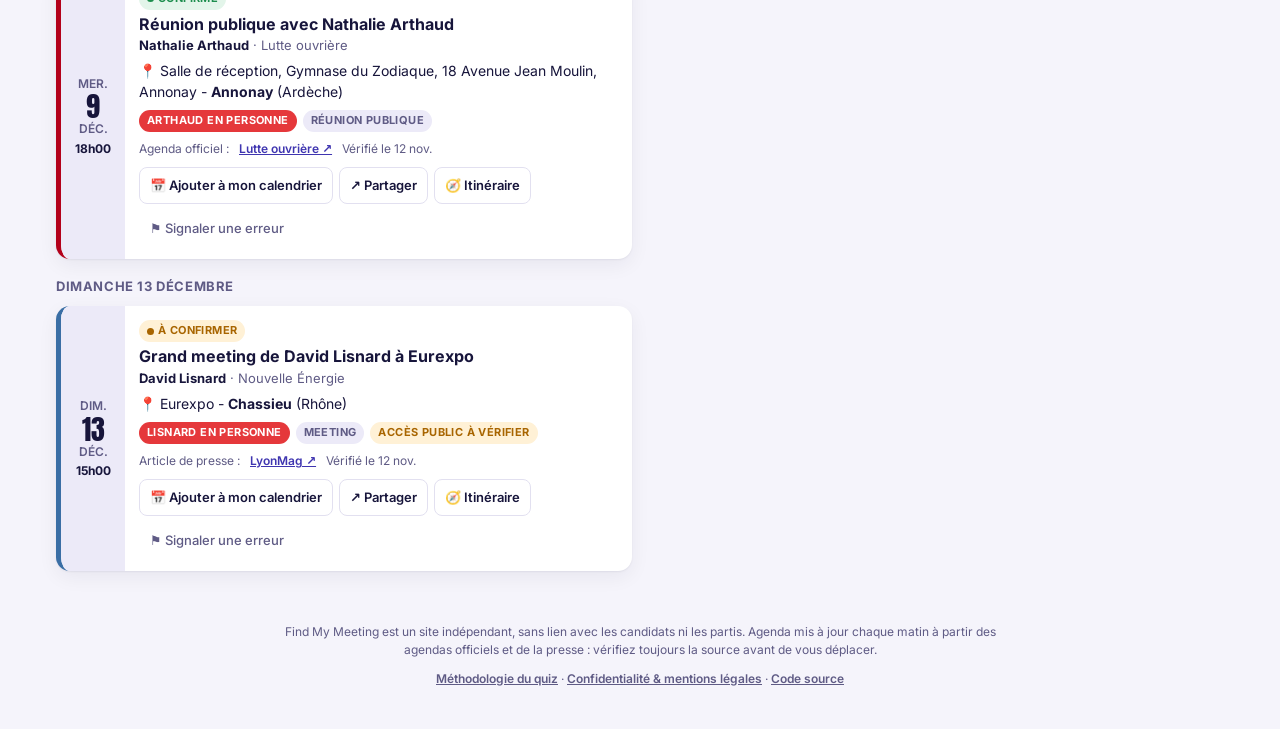
==== commit 8eb82a0e: "Corrige « Pen en personne » (nom de famille complet) et remplace les tirets longs par « - » Co-Autho" ====
--- a/site/index.html
+++ b/site/index.html
@@ -3,7 +3,7 @@
 <head>
   <meta charset="utf-8">
   <meta name="viewport" content="width=device-width, initial-scale=1, viewport-fit=cover">
-  <title>Find My Meeting — Les meetings de la présidentielle 2027 près de chez vous</title>
+  <title>Find My Meeting - Les meetings de la présidentielle 2027 près de chez vous</title>
   <meta name="description" content="Trouvez en quelques secondes les meetings et réunions publiques de la présidentielle 2027 près de chez vous, avec leurs sources officielles. Et testez vos proximités politiques avec le quiz.">
   <link rel="canonical" href="https://julio06200.github.io/find-my-meeting/">
   <meta name="robots" content="index, follow">
@@ -13,7 +13,7 @@
   <meta property="og:type" content="website">
   <meta property="og:site_name" content="Find My Meeting">
   <meta property="og:locale" content="fr_FR">
-  <meta property="og:title" content="Find My Meeting — les meetings de la présidentielle près de chez vous">
+  <meta property="og:title" content="Find My Meeting - les meetings de la présidentielle près de chez vous">
   <meta property="og:description" content="Carte des meetings et réunions publiques de la présidentielle 2027, avec sources officielles. Quiz de proximité politique gratuit et anonyme.">
   <meta property="og:url" content="https://julio06200.github.io/find-my-meeting/">
   <meta property="og:image" content="https://julio06200.github.io/find-my-meeting/assets/og-image.png">
@@ -21,7 +21,7 @@
   <meta property="og:image:height" content="630">
   <meta property="og:image:alt" content="Find My Meeting : les meetings de la présidentielle près de chez vous">
   <meta name="twitter:card" content="summary_large_image">
-  <meta name="twitter:title" content="Find My Meeting — les meetings de la présidentielle près de chez vous">
+  <meta name="twitter:title" content="Find My Meeting - les meetings de la présidentielle près de chez vous">
   <meta name="twitter:description" content="Carte des meetings de la présidentielle 2027 avec sources officielles, et quiz de proximité politique.">
   <meta name="twitter:image" content="https://julio06200.github.io/find-my-meeting/assets/og-image.png">
 
@@ -34,18 +34,18 @@
   <link rel="preload" href="assets/fonts/inter-latin.woff2" as="font" type="font/woff2" crossorigin>
   <link rel="preconnect" href="https://tile.openstreetmap.org">
   <link rel="stylesheet" href="vendor/leaflet/leaflet.min.css">
-  <link rel="stylesheet" href="styles.css?v=3">
+  <link rel="stylesheet" href="styles.css?v=5">
 
   <script type="application/ld+json">
   {"@context":"https://schema.org","@type":"WebSite","name":"Find My Meeting","url":"https://julio06200.github.io/find-my-meeting/","inLanguage":"fr-FR","description":"Les meetings et réunions publiques de la présidentielle 2027 près de chez vous."}
   </script>
-  <script src="config.js?v=2"></script>
-  <script src="analytics.js?v=1" defer></script>
+  <script src="config.js?v=4"></script>
+  <script src="analytics.js?v=3" defer></script>
 </head>
 <body>
   <a class="skip" href="#list">Aller aux meetings</a>
   <header class="topbar">
-    <a class="brand" href="#meetings" aria-label="Find My Meeting — accueil">
+    <a class="brand" href="#meetings" aria-label="Find My Meeting - accueil">
       <img src="assets/logo-96.png" alt="" width="40" height="40">
       <span class="brand-text"><small>Find my</small>Meeting</span>
     </a>
@@ -133,12 +133,16 @@
   <main id="view-quiz" class="view" hidden>
     <section id="quiz-intro" class="quiz-card center">
       <h1>Vos proximités politiques</h1>
-      <p>13 questions, 2 minutes. On compare vos réponses aux positions publiques des candidats et on vous montre de qui vous êtes le plus proche — puis leurs meetings près de chez vous.</p>
+      <p>On compare vos réponses aux positions publiques des candidats et on vous montre de qui vous êtes le plus proche - puis leurs meetings près de chez vous.</p>
       <ul class="promises">
         <li>🔒 Vos réponses et votre résultat restent sur votre appareil : rien n'est envoyé.</li>
         <li>⚖️ Une mesure de proximité, pas une consigne de vote.</li>
       </ul>
-      <button class="btn primary big" id="quiz-start" type="button">Commencer le quiz</button>
+      <div class="result-actions" style="justify-content:center">
+        <button class="btn primary big" type="button" data-quiz-mode="court">Test rapide · <span id="quiz-n-court">13</span> questions</button>
+        <button class="btn ghost big" type="button" data-quiz-mode="long">Test complet · <span id="quiz-n-long">28</span> questions</button>
+      </div>
+      <p class="fine" style="margin-top:4px">Rapide : environ 2 minutes. Complet : environ 5 minutes, pour une meilleure précision.</p>
       <p class="fine"><a href="#methodologie" class="link">Comment le score est-il calculé ?</a></p>
     </section>
 
@@ -165,8 +169,10 @@
         <p class="neutral-note">Ce résultat mesure la proximité entre vos réponses et les positions publiques des candidats. <b>Ce n'est pas une recommandation de vote.</b> <a href="#methodologie" class="link">Méthodologie</a></p>
         <p class="fine" id="result-note"></p>
         <ol id="top3" class="top3"></ol>
+        <div id="discover"></div>
         <div class="result-actions">
           <button class="btn primary" id="share-results" type="button">Partager mes résultats</button>
+          <button class="btn ghost" id="quiz-refine" type="button" hidden>Affiner avec le test complet</button>
           <button class="btn ghost" id="quiz-restart" type="button">Refaire le quiz</button>
         </div>
         <details class="all-cands">
@@ -245,6 +251,6 @@
 
   <script src="vendor/leaflet/leaflet.min.js" defer></script>
   <script src="data/bundle.js" defer></script>
-  <script src="app.js?v=5" defer></script>
+  <script src="app.js?v=7" defer></script>
 </body>
 </html>
--- a/site/styles.css
+++ b/site/styles.css
@@ -313,3 +313,5 @@
   .share-grid .btn.primary { grid-column: span 2; }
 }
 @media (prefers-reduced-motion: reduce) { * { transition: none !important; } }
+
+.result-actions .btn.big { white-space: normal; height: auto; min-height: 52px; padding: 10px 24px; }
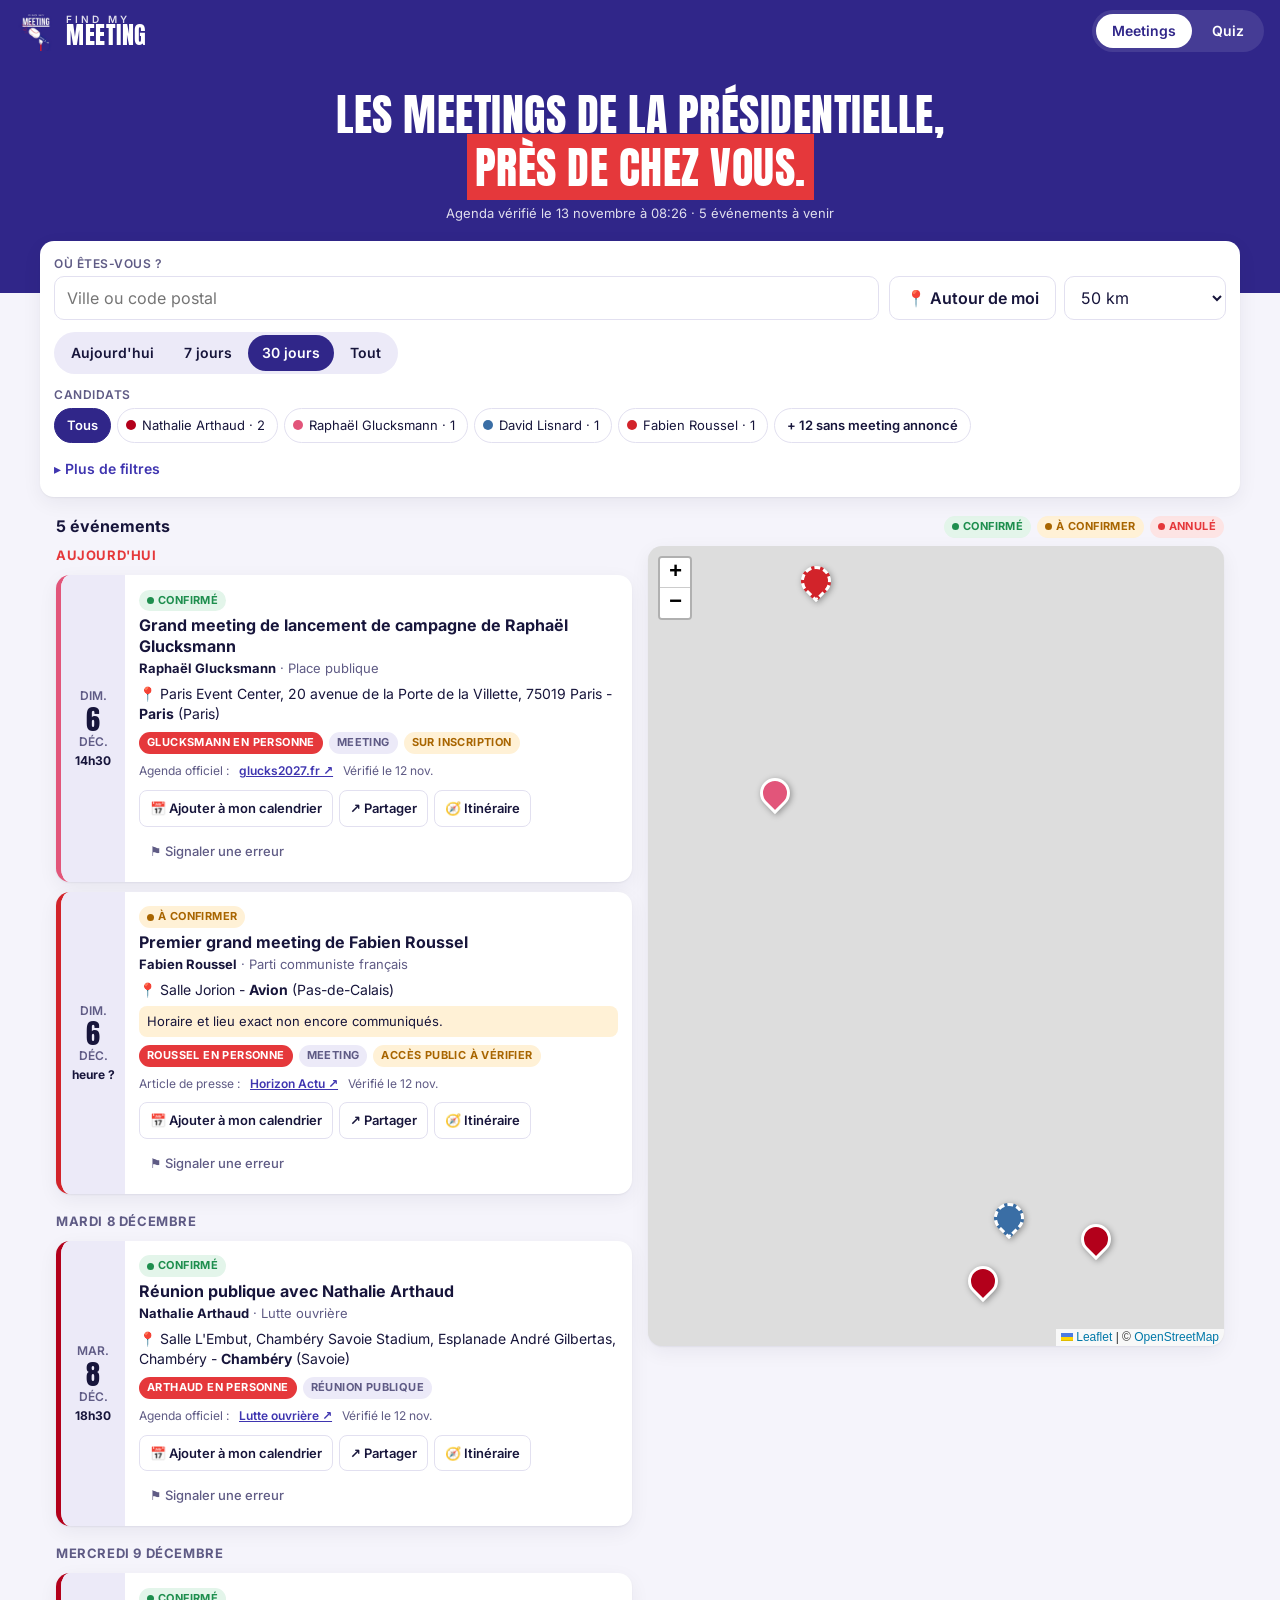
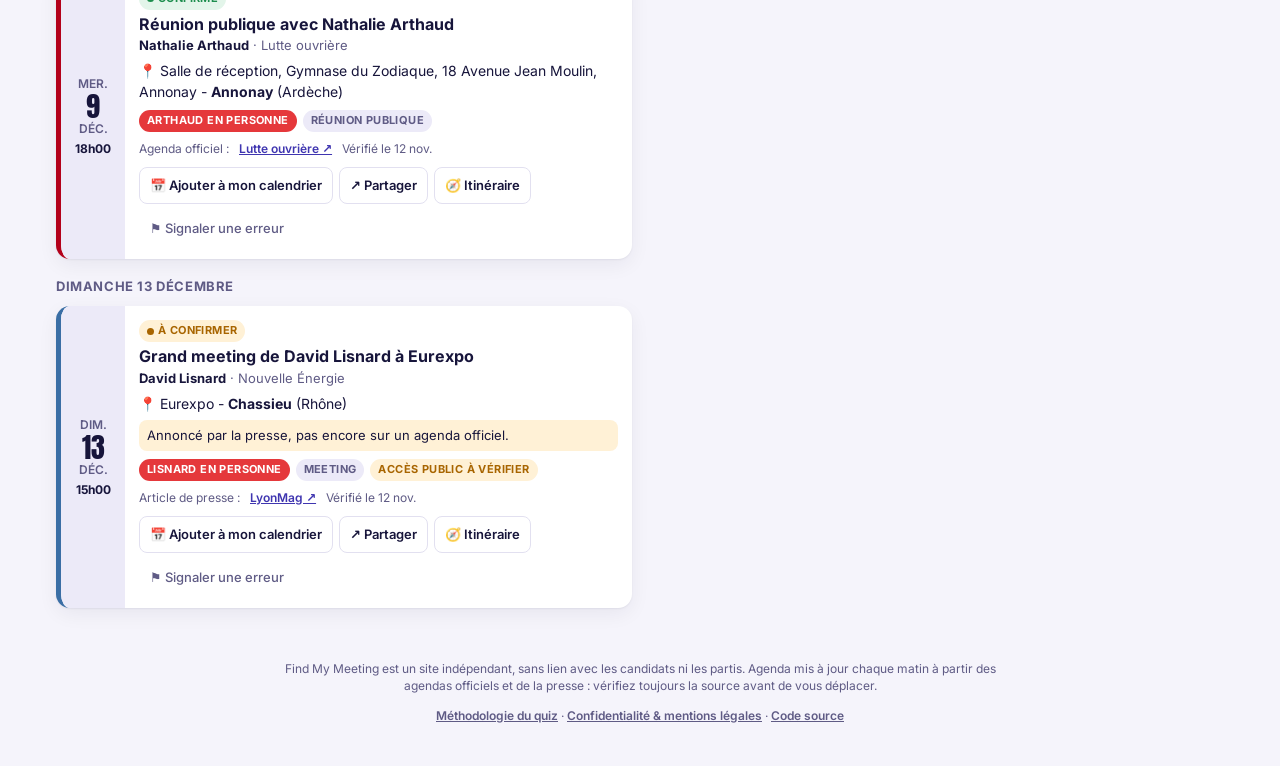
==== commit f588b02a: "Période inclusive (30 jours = jusqu'au même jour dans 30 jours), rappel des meetings plus tardifs, m" ====
--- a/site/index.html
+++ b/site/index.html
@@ -251,6 +251,6 @@
 
   <script src="vendor/leaflet/leaflet.min.js" defer></script>
   <script src="data/bundle.js" defer></script>
-  <script src="app.js?v=7" defer></script>
+  <script src="app.js?v=10" defer></script>
 </body>
 </html>
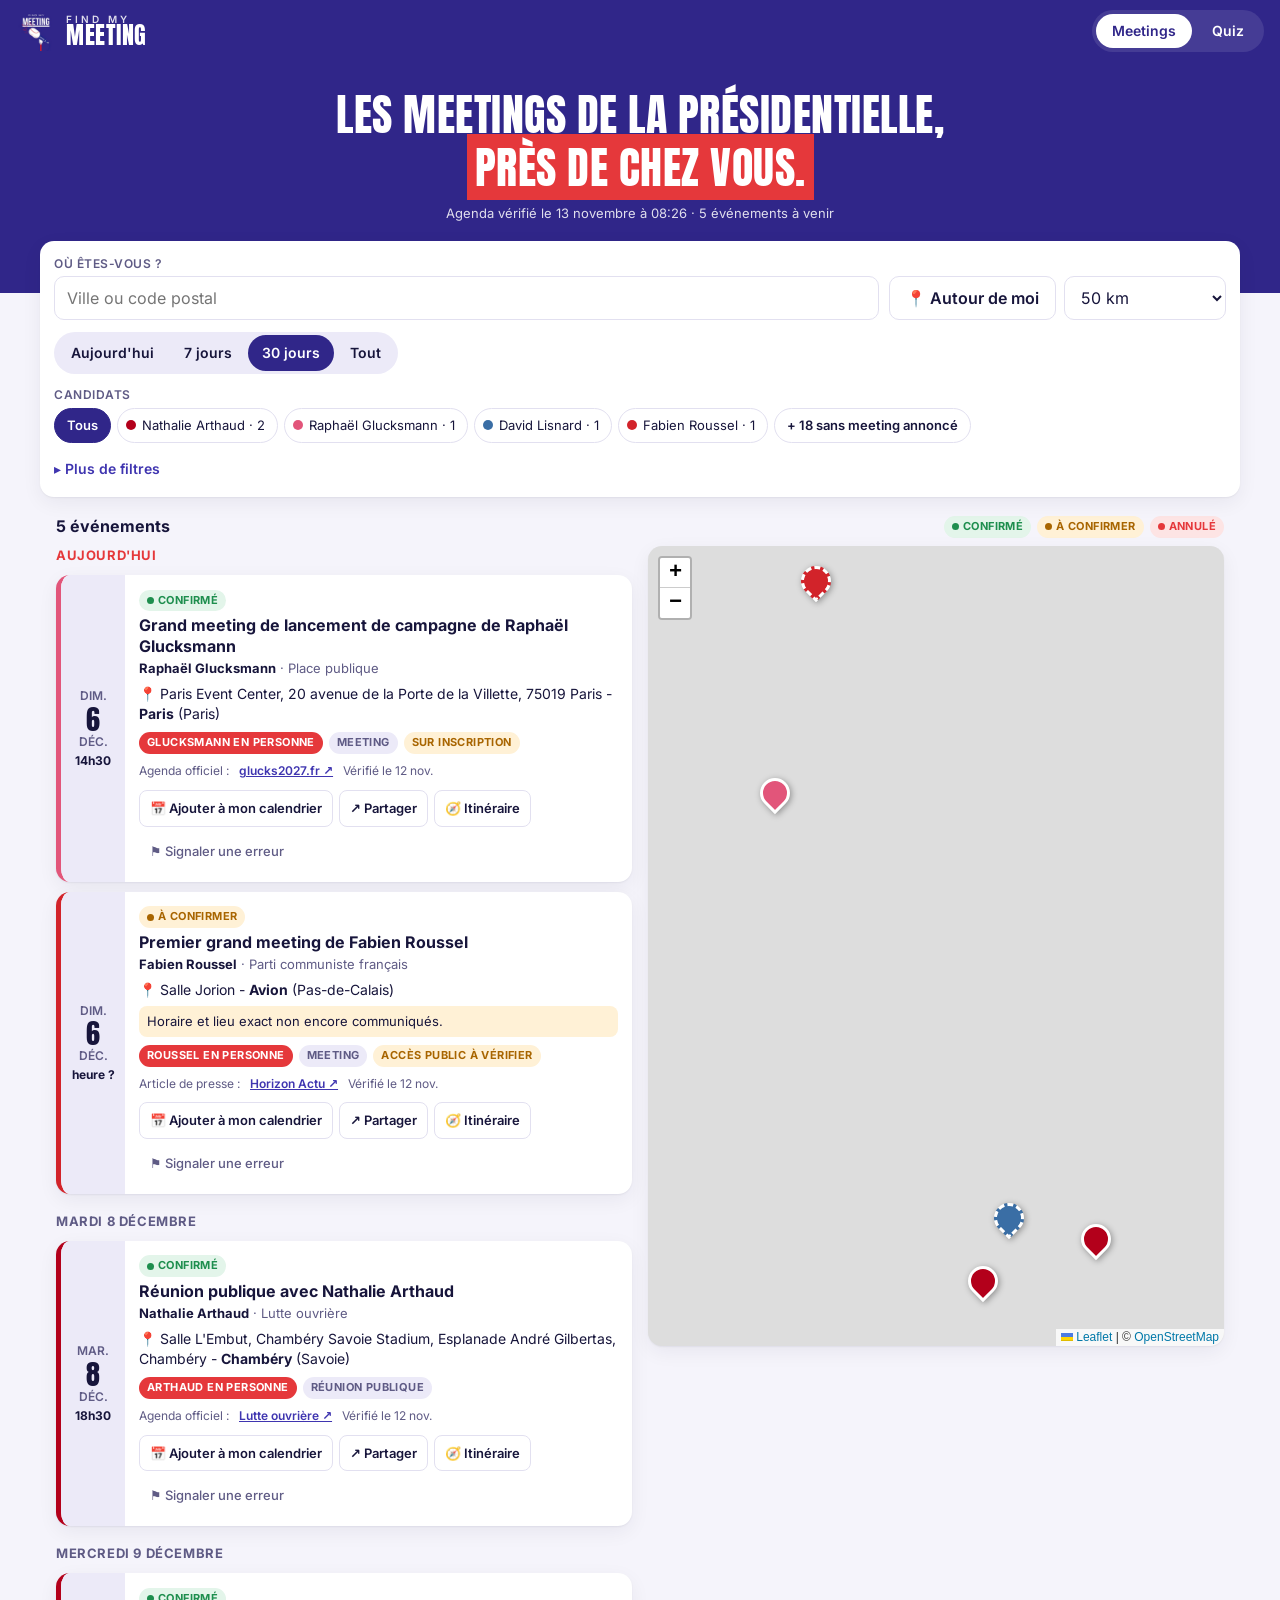
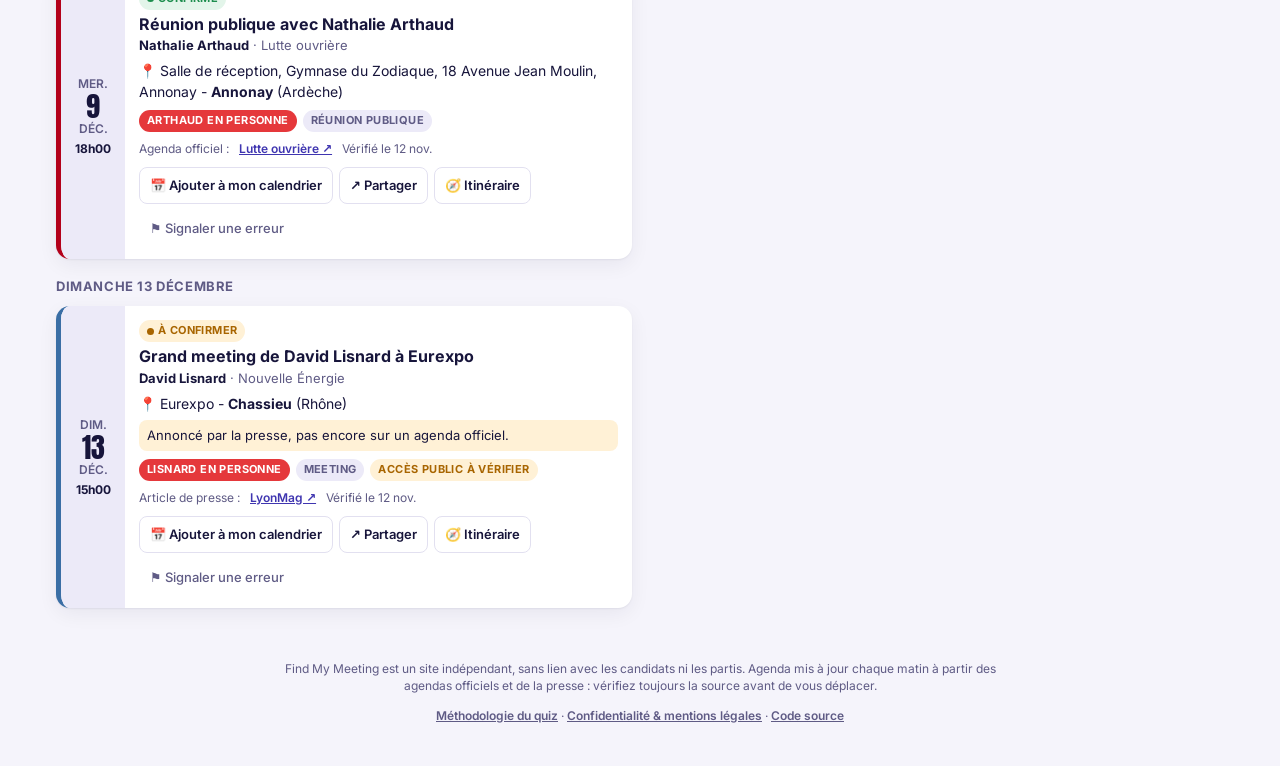
==== commit c72d652f: "Candidats : liste LCP du 10/11/2026 (22 déclarés), quiz élargi et règles de classement - ajout : Ton" ====
--- a/site/index.html
+++ b/site/index.html
@@ -178,6 +178,7 @@
         <details class="all-cands">
           <summary>Voir tous les candidats</summary>
           <ol id="ranking" class="ranking"></ol>
+          <p class="fine" id="unranked"></p>
         </details>
         <div class="privacy-box">
           <label class="switch"><input type="checkbox" id="remember"><span></span>Garder mes réponses sur cet appareil</label>
@@ -251,6 +252,6 @@
 
   <script src="vendor/leaflet/leaflet.min.js" defer></script>
   <script src="data/bundle.js" defer></script>
-  <script src="app.js?v=10" defer></script>
+  <script src="app.js?v=12" defer></script>
 </body>
 </html>
